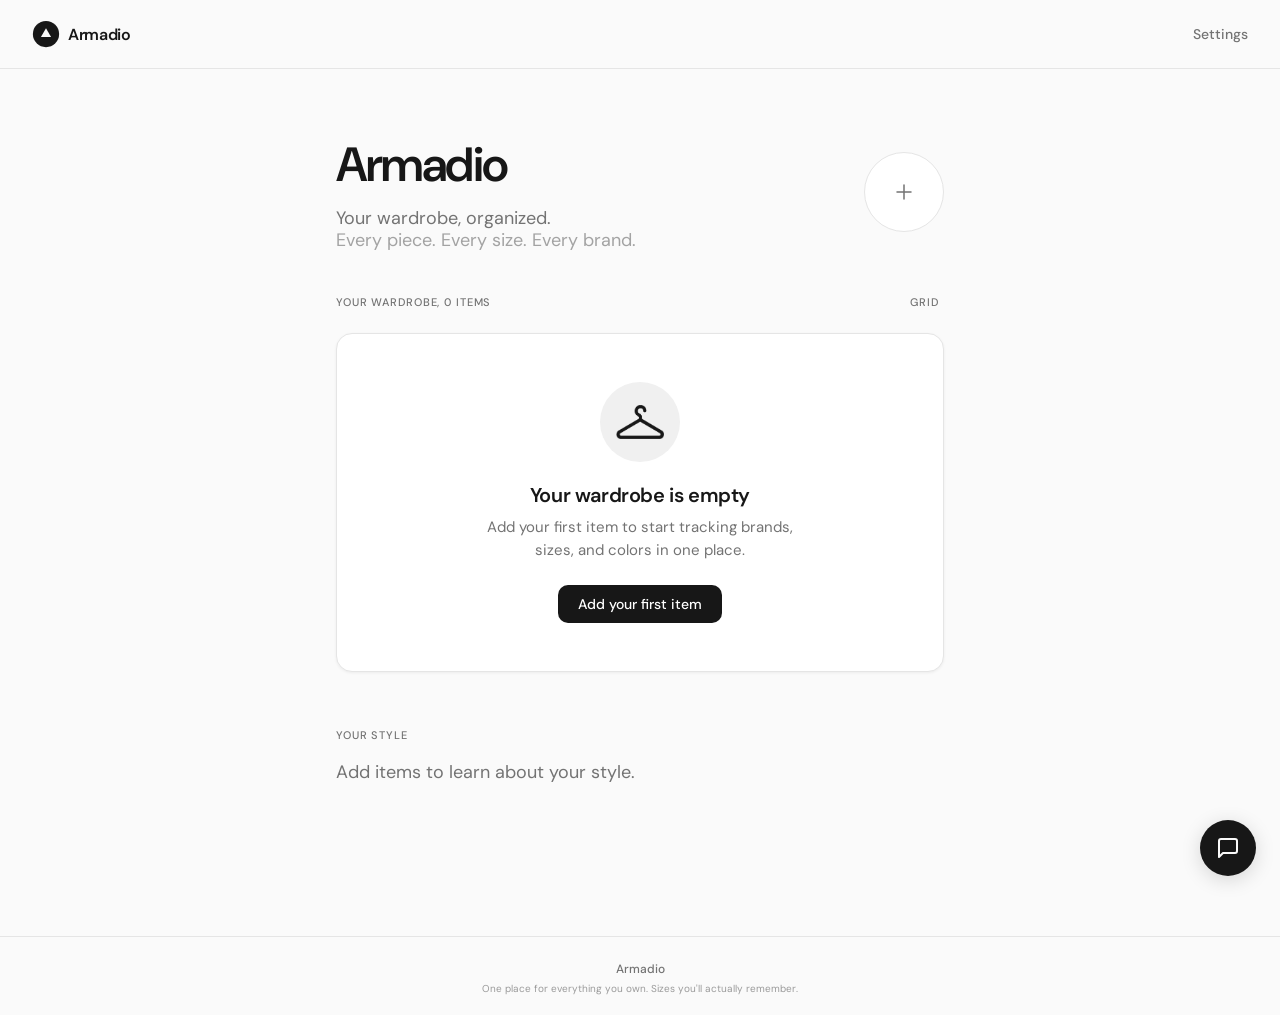
==== index.html @ 8a6b8a7b "Initial commit" ====
<!DOCTYPE html>
<html lang="en">
<head>
  <meta charset="UTF-8">
  <meta name="viewport" content="width=device-width, initial-scale=1.0">
  <title>Armadio — Your wardrobe, organized</title>
  <meta name="description" content="Track your fashion wardrobe and remember your size for every brand. Add items manually or snap a photo and let AI do the rest.">
  <link rel="preconnect" href="https://fonts.googleapis.com">
  <link rel="preconnect" href="https://fonts.gstatic.com" crossorigin>
  <link href="https://fonts.googleapis.com/css2?family=DM+Sans:ital,opsz,wght@0,9..40,400;0,9..40,500;0,9..40,600;1,9..40,400&display=swap" rel="stylesheet">
  <link rel="stylesheet" href="styles.css">
</head>
<body class="landing">
  <nav class="landing-nav">
    <a href="index.html" class="logo">
      <span class="logo-icon" aria-hidden="true">
        <svg viewBox="0 0 32 32" fill="none" xmlns="http://www.w3.org/2000/svg">
          <circle class="logo-outer" cx="16" cy="16" r="15"/>
          <path class="logo-triangle" d="M16 9.3 L21.8 19.3 L10.2 19.3 Z"/>
        </svg>
      </span>
      Armadio
    </a>
    <a href="settings.html" class="nav-link">Settings</a>
  </nav>

  <main class="landing-main">
    <header class="hero">
      <div class="hero-inner">
        <div class="hero-text">
          <h1 class="hero-title">Armadio</h1>
          <p class="hero-tagline">Your wardrobe, organized.<br><span class="hero-tagline-line2">Every piece. Every size. Every brand.</span></p>
        </div>
        <div class="hero-add">
          <button type="button" class="add-hero-btn" id="add-manually-card" aria-label="Add item">
            <span class="add-hero-btn-icon" aria-hidden="true">
              <svg width="24" height="24" viewBox="0 0 24 24" fill="none" stroke="currentColor" stroke-width="1.5" stroke-linecap="round" stroke-linejoin="round"><path d="M12 5v14M5 12h14"/></svg>
            </span>
          </button>
        </div>
      </div>
    </header>

    <section class="items-section" aria-labelledby="items-heading">
      <div class="items-section-header">
        <h2 class="section-label" id="items-heading">Your wardrobe, 0 items</h2>
        <button type="button" class="items-view-toggle" id="items-view-toggle" aria-label="Switch to grid view" hidden>
          <span class="items-view-toggle-label">GRID</span>
          <span class="items-view-toggle-icon" id="items-view-toggle-icon" aria-hidden="true"></span>
        </button>
      </div>
      <ul class="items-list" id="items-list"></ul>
      <div class="items-grid" id="items-grid" aria-hidden="true"></div>
      <div class="items-empty" id="items-empty" role="status">
        <div class="items-empty-icon" aria-hidden="true">
          <img src="assets/coat-hanger.png" alt="" width="48" height="48" class="items-empty-icon-img">
        </div>
        <h3 class="items-empty-title">Your wardrobe is empty</h3>
        <p class="items-empty-desc">Add your first item to start tracking brands, sizes, and colors in one place.</p>
        <button type="button" class="items-empty-cta" id="items-empty-add-btn" aria-label="Add your first item">Add your first item</button>
      </div>
    </section>

    <section class="style-section" aria-labelledby="style-heading">
      <h2 class="section-label" id="style-heading">Your style</h2>
      <p class="style-summary hero-tagline" id="style-summary">Add items to learn about your style.</p>
    </section>

  </main>

  <footer class="landing-footer">
    <span class="footer-brand">Armadio</span>
    <p class="cta-text">One place for everything you own. Sizes you'll actually remember.</p>
  </footer>

  <div class="modal-backdrop" id="add-modal-backdrop" aria-hidden="true">
    <div class="modal" id="add-modal" role="dialog" aria-labelledby="modal-title" aria-modal="true">
      <div class="modal-header">
        <h2 class="modal-title" id="modal-title">Add item</h2>
        <button type="button" class="modal-close" id="add-modal-close" aria-label="Close">×</button>
      </div>
      <form class="add-item-form" id="add-item-form">
        <div class="add-modal-layout">
          <div class="add-modal-left">
            <div class="edit-form-fields">
              <div class="form-field">
                <label for="field-item-type">Item type</label>
                <div class="autocomplete-wrap">
                  <input type="text" id="field-item-type" name="itemType" placeholder="e.g. Shirt, Jacket, Sneakers" autocomplete="off" required data-autocomplete="itemType">
                  <ul class="autocomplete-list" id="autocomplete-list" role="listbox" aria-expanded="false"></ul>
                </div>
              </div>
              <div class="form-field">
                <label for="field-brand">Brand</label>
                <div class="autocomplete-wrap">
                  <input type="text" id="field-brand" name="brand" placeholder="e.g. Zara, Levi's" autocomplete="off" required data-autocomplete="brand">
                  <ul class="autocomplete-list" id="autocomplete-list-brand" role="listbox" aria-expanded="false"></ul>
                </div>
              </div>
              <div class="form-field">
                <label for="field-size">Size</label>
                <div class="autocomplete-wrap">
                  <input type="text" id="field-size" name="size" placeholder="e.g. M, 42, 10" autocomplete="off" required data-autocomplete="size">
                  <ul class="autocomplete-list" id="autocomplete-list-size" role="listbox" aria-expanded="false"></ul>
                </div>
              </div>
              <div class="form-field">
                <label for="field-color">Color</label>
                <div class="autocomplete-wrap">
                  <input type="text" id="field-color" name="color" placeholder="e.g. Navy, Black" autocomplete="off" required data-autocomplete="color">
                  <ul class="autocomplete-list" id="autocomplete-list-color" role="listbox" aria-expanded="false"></ul>
                </div>
              </div>
            </div>
          </div>
          <div class="add-modal-right">
            <div class="form-field add-item-photo-field">
              <label>Photo</label>
              <input type="file" id="add-item-photo-file" accept="image/*" class="photo-file-input" aria-label="Choose image file">
              <input type="file" id="add-item-photo-camera" accept="image/*" capture="environment" class="photo-file-input" aria-label="Take photo">
              <div class="add-item-photo-drop" id="add-item-photo-drop">
                <div class="add-item-photo-preview" id="add-item-photo-preview" hidden>
                  <img id="add-item-photo-preview-img" src="" alt="">
                  <button type="button" class="add-item-photo-remove" id="add-item-photo-remove" aria-label="Remove photo" hidden>×</button>
                </div>
                <div class="add-item-photo-empty" id="add-item-photo-empty">
                  <div class="add-item-photo-empty-content">
                    <span class="add-item-photo-empty-icon" aria-hidden="true">
                      <svg width="40" height="40" viewBox="0 0 24 24" fill="none" stroke="currentColor" stroke-width="1.5" stroke-linecap="round" stroke-linejoin="round">
                        <path d="M21 15v4a2 2 0 0 1-2 2H5a2 2 0 0 1-2-2v-4"/>
                        <g class="add-item-photo-icon-arrow">
                          <line x1="12" y1="0" x2="12" y2="11"/>
                          <polyline points="7 6 12 11 17 6"/>
                        </g>
                      </svg>
                    </span>
                    <span class="add-item-photo-empty-text">Select a photo or drop it here!</span>
                  </div>
                  <div class="add-item-photo-actions">
                    <button type="button" class="add-item-photo-btn" id="add-item-photo-camera-btn">Take photo</button>
                  </div>
                </div>
              </div>
            </div>
          </div>
        </div>
        <div class="modal-actions modal-actions--row">
          <button type="submit" class="modal-btn modal-submit" id="modal-submit" aria-label="Add item">Add item</button>
        </div>
      </form>
    </div>
  </div>

  <div class="modal-backdrop" id="delete-confirm-backdrop" aria-hidden="true">
    <div class="modal modal--small" id="delete-confirm-modal" role="alertdialog" aria-labelledby="delete-confirm-title" aria-modal="true">
      <h2 class="modal-title" id="delete-confirm-title">Remove item?</h2>
      <p class="modal-message">You sure you want to remove this item?</p>
      <div class="modal-actions modal-actions--row">
        <button type="button" class="modal-btn modal-btn--secondary" id="delete-confirm-no">No</button>
        <button type="button" class="modal-btn modal-btn--danger" id="delete-confirm-yes">Yes</button>
      </div>
    </div>
  </div>

  <div class="modal-backdrop" id="photo-modal-backdrop" aria-hidden="true">
    <div class="modal" id="photo-modal" role="dialog" aria-labelledby="photo-modal-title" aria-modal="true">
      <div class="modal-header">
        <div class="photo-modal-header-text">
          <h2 class="modal-title" id="photo-modal-title">Add photo</h2>
          <p class="photo-modal-subtitle" id="photo-modal-subtitle" aria-live="polite"></p>
        </div>
        <button type="button" class="modal-close" id="photo-modal-close" aria-label="Close">×</button>
      </div>
      <div class="photo-modal-body">
        <input type="file" id="photo-file-input" accept="image/*" class="photo-file-input" aria-label="Choose image file">
        <label class="photo-drop-zone" id="photo-drop-zone" for="photo-file-input">
          <span class="photo-drop-text">Drag and drop a photo here, or click to choose from your device.</span>
        </label>
      </div>
    </div>
  </div>

  <div class="modal-backdrop" id="photo-preview-backdrop" aria-hidden="true">
    <button type="button" class="photo-preview-arrow photo-preview-prev" id="photo-preview-prev" aria-label="Previous item">
      <svg width="24" height="24" viewBox="0 0 24 24" fill="none" stroke="currentColor" stroke-width="2" stroke-linecap="round" stroke-linejoin="round"><path d="M15 18l-6-6 6-6"/></svg>
    </button>
    <button type="button" class="photo-preview-arrow photo-preview-next" id="photo-preview-next" aria-label="Next item">
      <svg width="24" height="24" viewBox="0 0 24 24" fill="none" stroke="currentColor" stroke-width="2" stroke-linecap="round" stroke-linejoin="round"><path d="M9 18l6-6-6-6"/></svg>
    </button>
    <div class="photo-preview-modal" id="photo-preview-modal" role="dialog" aria-modal="true">
      <button type="button" class="photo-preview-close" id="photo-preview-close" aria-label="Close">×</button>
      <img class="photo-preview-img" id="photo-preview-img" src="" alt="">
      <div class="photo-preview-details" id="photo-preview-details"></div>
    </div>
  </div>

  <div class="modal-backdrop" id="edit-modal-backdrop" aria-hidden="true">
    <div class="modal" id="edit-modal" role="dialog" aria-labelledby="edit-modal-title" aria-modal="true">
      <h2 class="modal-title" id="edit-modal-title">Edit item</h2>
      <form class="edit-item-form" id="edit-item-form">
        <div class="edit-form-fields">
          <div class="form-field">
            <label for="edit-field-item-type">Item type</label>
            <div class="autocomplete-wrap">
              <input type="text" id="edit-field-item-type" name="itemType" autocomplete="off" required data-autocomplete="itemType">
              <ul class="autocomplete-list" id="autocomplete-list-edit-itemType" role="listbox" aria-expanded="false"></ul>
            </div>
          </div>
          <div class="form-field">
            <label for="edit-field-brand">Brand</label>
            <div class="autocomplete-wrap">
              <input type="text" id="edit-field-brand" name="brand" autocomplete="off" required data-autocomplete="brand">
              <ul class="autocomplete-list" id="autocomplete-list-edit-brand" role="listbox" aria-expanded="false"></ul>
            </div>
          </div>
          <div class="form-field">
            <label for="edit-field-size">Size</label>
            <div class="autocomplete-wrap">
              <input type="text" id="edit-field-size" name="size" autocomplete="off" required data-autocomplete="size">
              <ul class="autocomplete-list" id="autocomplete-list-edit-size" role="listbox" aria-expanded="false"></ul>
            </div>
          </div>
          <div class="form-field">
            <label for="edit-field-color">Color</label>
            <div class="autocomplete-wrap">
              <input type="text" id="edit-field-color" name="color" autocomplete="off" required data-autocomplete="color">
              <ul class="autocomplete-list" id="autocomplete-list-edit-color" role="listbox" aria-expanded="false"></ul>
            </div>
          </div>
        </div>
        <div class="modal-actions modal-actions--row">
          <button type="button" class="modal-btn modal-btn--secondary" id="edit-cancel">Cancel</button>
          <button type="submit" class="modal-btn modal-submit" id="edit-save">Save</button>
        </div>
      </form>
    </div>
  </div>

  <div class="fab-answer-box" id="fab-answer-box" aria-live="polite" role="status">
    <div class="fab-answer-header">
      <button type="button" class="fab-answer-close" id="fab-answer-close" aria-label="Close">×</button>
    </div>
    <div class="fab-answer-content" id="fab-answer-content"></div>
  </div>
  <div class="fab-wrap" id="fab-wrap">
    <form class="fab-form" id="fab-form">
      <span class="fab-icon" aria-hidden="true">
        <svg width="24" height="24" viewBox="0 0 24 24" fill="none" stroke="currentColor" stroke-width="2" stroke-linecap="round" stroke-linejoin="round"><path d="M21 15a2 2 0 0 1-2 2H7l-4 4V5a2 2 0 0 1 2-2h14a2 2 0 0 1 2 2z"/></svg>
      </span>
      <input type="text" class="fab-input" id="fab-input" placeholder="Ask Armadio" autocomplete="off" aria-label="Ask Armadio about your wardrobe">
    </form>
  </div>

  <script src="https://cdn.jsdelivr.net/npm/sortablejs@1.15.2/Sortable.min.js" crossorigin="anonymous"></script>
  <script src="theme.js"></script>
  <script src="app.js?v=2"></script>
</body>
</html>
---- styles.css ----
:root {
  --bg: #f5f5f5;
  --surface: #ffffff;
  --text: #1a1a1a;
  --text-muted: #666;
  --accent: #2563eb;
  --accent-hover: #1d4ed8;
  --border: #e5e5e5;
  --nav-bg: #fff;
  --shadow: rgba(0, 0, 0, 0.08);
}

[data-theme="dark"] {
  --bg: #0f0f0f;
  --surface: #1a1a1a;
  --text: #f0f0f0;
  --text-muted: #a0a0a0;
  --accent: #3b82f6;
  --accent-hover: #60a5fa;
  --border: #2a2a2a;
  --nav-bg: #141414;
  --shadow: rgba(0, 0, 0, 0.3);
}

* {
  box-sizing: border-box;
}

/* View Transitions: smooth morph between list and grid */
@supports (view-transition-name: none) {
  ::view-transition-group(*) {
    animation-duration: 0.45s;
    animation-timing-function: cubic-bezier(0.32, 0.72, 0, 1);
  }
  ::view-transition-old(*),
  ::view-transition-new(*) {
    animation-duration: 0.45s;
    animation-timing-function: cubic-bezier(0.32, 0.72, 0, 1);
  }
}

body {
  margin: 0;
  min-height: 100vh;
  font-family: system-ui, -apple-system, sans-serif;
  background: var(--bg);
  color: var(--text);
  transition: background 0.2s, color 0.2s;
}

nav {
  background: var(--nav-bg);
  border-bottom: 1px solid var(--border);
  padding: 0.75rem 1.5rem;
  display: flex;
  gap: 1.5rem;
}

nav a {
  color: var(--text);
  text-decoration: none;
  font-weight: 500;
}

nav a:hover {
  color: var(--accent);
}

main {
  max-width: 42rem;
  margin: 0 auto;
  padding: 2rem 1.5rem;
}

h1 {
  margin: 0 0 1rem;
  font-size: 1.75rem;
}

h2 {
  margin: 0 0 1rem;
  font-size: 1.1rem;
  font-weight: 600;
  color: var(--text-muted);
}

p {
  margin: 0;
  color: var(--text-muted);
}

a {
  color: var(--accent);
}

a:hover {
  color: var(--accent-hover);
}

.settings-section {
  background: var(--surface);
  border: 1px solid var(--border);
  border-radius: 12px;
  padding: 1.5rem;
  margin-bottom: 1.5rem;
  box-shadow: 0 1px 3px var(--shadow);
}

.settings-section:last-child {
  margin-bottom: 0;
}

.setting-row {
  display: flex;
  align-items: center;
  justify-content: space-between;
  gap: 1rem;
}

.setting-row label {
  font-weight: 500;
  cursor: pointer;
}

.setting-input {
  max-width: 16rem;
  padding: 0.5rem 0.75rem;
  font-size: 0.9375rem;
  font-family: inherit;
  color: var(--text);
  background: var(--bg);
  border: 1px solid var(--border);
  border-radius: 8px;
}

.setting-input::placeholder {
  color: var(--text-muted);
}

.setting-input:focus {
  outline: none;
  border-color: var(--accent);
}

/* Toggle switch */
.toggle {
  --track-width: 44px;
  --track-height: 24px;
  --thumb-size: 20px;
  --thumb-offset: 2px;
  background: none;
  border: none;
  padding: 0;
  cursor: pointer;
  display: inline-flex;
  align-items: center;
}

.toggle-track {
  width: var(--track-width);
  height: var(--track-height);
  background: var(--border);
  border-radius: 999px;
  position: relative;
  transition: background 0.2s;
}

.toggle-thumb {
  position: absolute;
  top: var(--thumb-offset);
  left: var(--thumb-offset);
  width: var(--thumb-size);
  height: var(--thumb-size);
  background: var(--surface);
  border-radius: 50%;
  box-shadow: 0 1px 3px var(--shadow);
  transition: transform 0.2s;
}

.toggle[aria-checked="true"] .toggle-track {
  background: var(--accent);
}

.toggle[aria-checked="true"] .toggle-thumb {
  transform: translateX(calc(var(--track-width) - var(--thumb-size) - 2 * var(--thumb-offset)));
}

.toggle:focus-visible {
  outline: 2px solid var(--accent);
  outline-offset: 2px;
  border-radius: 999px;
}

/* ----- Landing (Armadio) ----- */
/* Default: light (theme.js sets data-theme="" for light) */
.landing {
  --landing-bg: #fafafa;
  --landing-surface: #ffffff;
  --landing-surface-dim: #f0f0f0;
  --landing-text: #171717;
  --landing-muted: #737373;
  --landing-tagline-sub: #a3a3a3;
  --landing-border: #e5e5e5;
  --landing-accent: #525252;
  --landing-accent-hover: #171717;
  --landing-shadow: rgba(0, 0, 0, 0.06);
}

[data-theme="dark"] .landing {
  --landing-bg: #0a0a0a;
  --landing-surface: #111111;
  --landing-surface-dim: #0d0d0d;
  --landing-text: #eaeaea;
  --landing-muted: #737373;
  --landing-tagline-sub: #525252;
  --landing-border: #262626;
  --landing-accent: #a3a3a3;
  --landing-accent-hover: #eaeaea;
  --landing-shadow: rgba(0, 0, 0, 0.4);
  --landing-avatar-border: rgba(255, 255, 255, 0.08);
}

.landing {
  background: var(--landing-bg);
  color: var(--landing-text);
}

.landing {
  font-family: 'DM Sans', system-ui, -apple-system, sans-serif;
  min-height: 100vh;
  display: flex;
  flex-direction: column;
}

.landing-nav {
  display: flex;
  align-items: center;
  justify-content: space-between;
  padding: 1.25rem 2rem;
  border-bottom: 1px solid var(--landing-border);
  background: var(--landing-bg);
}

.landing-nav .logo {
  display: inline-flex;
  align-items: center;
  gap: 0.5rem;
  font-weight: 600;
  font-size: 1rem;
  letter-spacing: -0.02em;
  color: var(--landing-text);
  text-decoration: none;
}

.logo-icon {
  display: inline-flex;
  flex-shrink: 0;
}

.logo-icon svg {
  width: 28px;
  height: 28px;
}

.logo-outer {
  fill: #171717;
}

.logo-triangle {
  fill: #fafafa;
}

[data-theme="dark"] .logo-outer {
  fill: #eaeaea;
}

[data-theme="dark"] .logo-triangle {
  fill: #0a0a0a;
}

.landing-nav .logo:hover {
  color: var(--landing-accent-hover);
}

.landing-nav .nav-link {
  font-size: 0.875rem;
  color: var(--landing-muted);
  text-decoration: none;
}

.landing-nav .nav-link:hover {
  color: var(--landing-text);
}

.landing-main {
  flex: 1;
  max-width: 42rem;
  margin: 0 auto;
  padding: 4rem 2rem 6rem;
  width: 100%;
}

.hero {
  margin-bottom: 2.5rem;
}

.hero-inner {
  display: flex;
  align-items: center;
  justify-content: space-between;
  gap: 1.5rem;
}

.hero-text {
  min-width: 0;
}

.hero-title {
  font-size: clamp(2.25rem, 5vw, 3rem);
  font-weight: 600;
  letter-spacing: -0.03em;
  margin: 0 0 0.75rem;
  color: var(--landing-text);
}

.hero-add {
  display: flex;
  flex-direction: column;
  align-items: center;
  gap: 0.375rem;
  flex-shrink: 0;
}

.add-hero-btn {
  width: 80px;
  height: 80px;
  gap: 0px;
  border-radius: 50%;
  border: 1px solid var(--landing-border);
  background: var(--landing-surface);
  color: var(--landing-muted);
  cursor: pointer;
  display: flex;
  align-items: center;
  justify-content: center;
  padding: 0;
  transition: transform 0.2s ease, box-shadow 0.2s ease, background 0.2s ease;
  font: inherit;
}

.add-hero-btn:hover {
  transform: scale(1.03);
  box-shadow: 0 8px 24px var(--landing-shadow);
  background: var(--landing-surface);
  color: var(--landing-text);
}

.add-hero-btn:focus-visible {
  outline: 2px solid var(--accent);
  outline-offset: 2px;
}

.add-hero-btn-icon {
  display: flex;
  align-items: center;
  justify-content: center;
  line-height: 0;
}

.add-hero-btn-icon svg {
  width: 24px;
  height: 24px;
}

.hero-tagline {
  font-size: 1.125rem;
  color: var(--landing-muted);
  margin: 0;
  line-height: 1.2;
  font-weight: 400;
}

.hero-tagline-line2 {
  color: var(--landing-tagline-sub);
}

.section-label {
  font-size: 0.6875rem;
  font-weight: 500;
  letter-spacing: 0.08em;
  text-transform: uppercase;
  color: var(--landing-muted, var(--text-muted));
  margin: 0 0 1.25rem;
}

.feature-grid {
  display: grid;
  gap: 1.5rem;
  margin-bottom: 2rem;
}

/* ----- Your items ----- */
.items-section {
  margin-bottom: 3.5rem;
}

.items-section-header {
  display: flex;
  align-items: center;
  justify-content: space-between;
  gap: 1rem;
  margin-bottom: 1.25rem;
}

.items-section-header .section-label {
  margin: 0;
}

.items-view-toggle {
  display: inline-flex;
  align-items: center;
  gap: 0.35rem;
  font-size: 0.6875rem;
  font-weight: 500;
  letter-spacing: 0.08em;
  text-transform: uppercase;
  color: var(--landing-muted, var(--text-muted));
  background: none;
  border: none;
  padding: 0.25rem 0;
  cursor: pointer;
  font-family: inherit;
  flex-shrink: 0;
  transition: color 0.15s;
}

.items-view-toggle-icon {
  display: inline-flex;
  align-items: center;
  justify-content: center;
  color: inherit;
}

.items-view-toggle-icon svg {
  display: block;
}

.items-view-toggle:hover {
  color: var(--landing-text);
}

.items-view-toggle:focus-visible {
  outline: 2px solid var(--accent);
  outline-offset: 2px;
  border-radius: 4px;
}

.items-grid {
  display: none;
  column-count: 3;
  column-gap: 1rem;
}

.items-grid.is-visible {
  display: block;
}

.items-section.has-items.items-view-grid .items-list {
  display: none;
}

.items-grid-card {
  break-inside: avoid;
  margin-bottom: 1rem;
  cursor: pointer;
  background: transparent;
  transition: transform 0.2s ease;
}

.items-grid-card:hover .items-grid-card-photo {
  box-shadow: 0 8px 24px var(--landing-shadow);
}

.items-grid-card-photo {
  position: relative;
  width: 100%;
  border-radius: 12px;
  overflow: visible;
  background: var(--landing-surface-dim);
  border: 1px solid var(--landing-border);
  transition: box-shadow 0.2s ease;
}

.items-grid-card-photo > img,
.items-grid-card-photo > .items-grid-card-photo-placeholder {
  display: block;
  width: 100%;
  border-radius: 12px;
  overflow: hidden;
}

.items-grid-card-photo img {
  width: 100%;
  height: auto;
  vertical-align: middle;
}

.items-grid-card-menu-btn {
  position: absolute;
  top: 6px;
  right: 6px;
  width: 32px;
  height: 32px;
  display: flex;
  align-items: center;
  justify-content: center;
  padding: 0;
  border: none;
  border-radius: 8px;
  background: rgba(255, 255, 255, 0.5);
  backdrop-filter: blur(8px);
  -webkit-backdrop-filter: blur(8px);
  color: rgba(0, 0, 0, 0.8);
  cursor: pointer;
  transition: background 0.15s, color 0.15s;
}

.items-grid-card-menu-btn:hover {
  background: rgba(255, 255, 255, 0.75);
  color: rgba(0, 0, 0, 0.95);
}

.items-grid-card-menu-btn:focus-visible {
  outline: 2px solid rgba(0, 0, 0, 0.4);
  outline-offset: 2px;
}

.items-grid-card-menu {
  position: absolute;
  top: 38px;
  right: 6px;
  min-width: 120px;
  padding: 4px 0;
  background: var(--landing-surface);
  border: 1px solid var(--landing-border);
  border-radius: 10px;
  box-shadow: 0 8px 24px var(--landing-shadow);
  z-index: 10;
  display: flex;
  flex-direction: column;
}

.items-grid-card-menu[hidden] {
  display: none;
}

.items-grid-card-menu-item {
  display: block;
  width: 100%;
  padding: 0.5rem 0.75rem;
  font-size: 0.8125rem;
  font-family: inherit;
  text-align: left;
  color: var(--landing-text);
  background: none;
  border: none;
  cursor: pointer;
  transition: background 0.1s;
}

.items-grid-card-menu-item:hover {
  background: var(--landing-surface-dim);
}

.items-grid-card-menu-item:focus-visible {
  outline: none;
  background: var(--landing-surface-dim);
}

.items-grid-card-photo-placeholder {
  width: 100%;
  aspect-ratio: 1;
  display: flex;
  align-items: center;
  justify-content: center;
  color: var(--landing-muted);
  background: var(--landing-surface-dim);
  border-radius: 12px;
  border: 1px solid var(--landing-border);
}

.items-grid-card-photo-placeholder svg {
  width: 32px;
  height: 32px;
}

.items-grid-card-info {
  display: flex;
  align-items: flex-start;
  gap: 0.5rem;
  padding: 0.5rem 0 0;
  background: transparent;
}

.items-grid-card-avatar {
  width: 24px;
  height: 24px;
  min-width: 24px;
  border-radius: 50%;
  overflow: hidden;
  background: var(--landing-surface-dim);
  border: 1px solid var(--landing-avatar-border, rgba(0, 0, 0, 0.06));
  display: flex;
  align-items: center;
  justify-content: center;
}

.items-grid-card-avatar img {
  width: 100%;
  height: 100%;
  object-fit: cover;
}

.items-grid-card-avatar-initials {
  font-size: 0.5625rem;
  font-weight: 600;
  color: var(--landing-muted);
  letter-spacing: 0.02em;
}

.items-grid-card-text {
  min-width: 0;
}

.items-grid-card-line1 {
  font-size: 0.6875rem;
  font-weight: 500;
  color: var(--landing-text);
  margin: 0;
  line-height: 1.3;
  white-space: nowrap;
  overflow: hidden;
  text-overflow: ellipsis;
}

.items-grid-card-line2 {
  font-size: 0.625rem;
  color: var(--landing-muted);
  margin: 0.11rem 0 0;
  line-height: 1.3;
  white-space: nowrap;
  overflow: hidden;
  text-overflow: ellipsis;
}

@media (max-width: 480px) {
  .items-grid {
    column-count: 2;
    column-gap: 0.75rem;
  }
  .items-grid-card {
    margin-bottom: 0.75rem;
  }
}

/* ----- Your style ----- */
.style-section {
  margin-bottom: 3.5rem;
}

.style-summary.hero-tagline {
  margin: 0;
}

.items-list {
  list-style: none;
  margin: 0;
  padding: 0;
  display: flex;
  flex-direction: column;
  gap: 0.75rem;
}

.items-list li {
  display: flex;
  align-items: center;
  justify-content: space-between;
  min-height: 68px;
  padding: 0.875rem 1rem;
  background: transparent;
  border: none;
  border-top: 1px solid var(--landing-border);
  border-radius: 0;
  font-size: 0.875rem;
  color: var(--landing-text);
  gap: 1rem;
  transition: background 0.2s ease, box-shadow 0.2s ease, border-radius 0.2s ease, transform 0.2s ease;
}

.items-list li:has(.item-drag-handle:hover),
.items-list li.is-dragging {
  background: #fff;
  box-shadow: 0 8px 24px var(--landing-shadow);
  border-radius: 12px;
}

/* SortableJS: placeholder for drop target */
.items-list .sortable-ghost {
  opacity: 0.35;
  background: var(--landing-surface-dim);
  border: 2px dashed var(--landing-border);
  border-radius: 12px;
  min-height: 68px;
}

.items-list .sortable-drag {
  opacity: 0.95;
  box-shadow: 0 12px 32px var(--landing-shadow);
}

.items-list .item-drag-handle {
  display: flex;
  align-items: center;
  justify-content: center;
  flex-shrink: 0;
  width: 36px;
  height: 36px;
  margin: 0;
  padding: 0;
  font: inherit;
  color: var(--landing-muted);
  cursor: grab;
  border: none;
  background: none;
  border-radius: 8px;
  transition: color 0.15s, background 0.15s;
}

.items-list .item-drag-handle:hover {
  color: var(--landing-text);
  background: var(--landing-surface-dim);
}

.items-list .item-drag-handle:active {
  cursor: grabbing;
}

.items-list .item-photo {
  flex: 0 0 68px;
  width: 68px;
  height: 68px;
  min-width: 68px;
  min-height: 68px;
  border-radius: 12px;
  overflow: hidden;
  background: var(--landing-surface-dim);
  border: 1px solid var(--landing-border);
  display: flex;
  align-items: center;
  justify-content: center;
}

.items-list .item-photo[data-index] {
  cursor: pointer;
  overflow: visible;
  transition: transform 0.2s ease, box-shadow 0.2s ease;
}

.items-list .item-photo[data-index]:hover {
  transform: scale(1.03);
  box-shadow: 0 8px 24px var(--landing-shadow);
}

.items-list .item-photo-crop {
  display: block;
  width: 100%;
  height: 100%;
  min-width: 0;
  min-height: 0;
  border-radius: 12px;
  overflow: hidden;
}

.items-list .item-photo img {
  width: 100%;
  height: 100%;
  object-fit: cover;
}

.items-list .item-photo--placeholder {
  cursor: pointer;
  color: var(--landing-muted);
  background: #fff;
  transition: transform 0.2s ease, box-shadow 0.2s ease, background 0.2s ease, border-color 0.2s ease, color 0.2s ease;
  position: relative;
}

.items-list .item-photo-placeholder-icon {
  display: flex;
  align-items: center;
  justify-content: center;
}

.items-list .item-photo-placeholder-icon svg {
  width: 24px;
  height: 24px;
}

.items-list .item-photo--placeholder:hover {
  transform: scale(1.03);
  box-shadow: 0 8px 24px var(--landing-shadow);
  background: var(--landing-surface);
  border-color: var(--landing-border);
  color: var(--landing-text);
}

.items-list .item-photo--placeholder:hover::after {
  opacity: 1;
}

.items-list .item-photo--placeholder::after {
  content: attr(data-tooltip);
  position: absolute;
  bottom: calc(100% + 8px);
  left: 50%;
  transform: translateX(-50%);
  padding: 0.375rem 0.625rem;
  background: #fff;
  color: #6b7280;
  font-size: 0.75rem;
  font-weight: 500;
  white-space: nowrap;
  border-radius: 6px;
  box-shadow: 0 2px 8px rgba(0, 0, 0, 0.12);
  opacity: 0;
  pointer-events: none;
  transition: opacity 0.15s;
}

.items-list .item-photo--placeholder:focus-visible {
  outline: 2px solid var(--accent);
  outline-offset: 2px;
}

.items-list button.item-photo--placeholder {
  font-family: inherit;
}

.items-list .item-avatar {
  width: 40px;
  height: 40px;
  min-width: 40px;
  border-radius: 50%;
  overflow: hidden;
  background: #ffffff;
  display: flex;
  align-items: center;
  justify-content: center;
  border: 1px solid var(--landing-avatar-border, rgba(0, 0, 0, 0.06));
}

.items-list .item-avatar img {
  width: 100%;
  height: 100%;
  object-fit: cover;
  filter: brightness(0.97) contrast(1.02);
}

.items-list .item-avatar-initials {
  font-size: 0.75rem;
  font-weight: 600;
  color: var(--landing-muted);
  letter-spacing: 0.02em;
}

.items-list .item-avatar--initials .item-avatar-initials {
  display: flex;
}

.items-list .item-content {
  flex: 1;
  min-width: 0;
}

.items-list .item-actions {
  display: flex;
  align-items: center;
  gap: 0.25rem;
  flex-shrink: 0;
}

.items-list .item-action {
  display: inline-flex;
  align-items: center;
  justify-content: center;
  padding: 0.375rem;
  color: var(--landing-muted);
  background: none;
  border: none;
  border-radius: 6px;
  cursor: pointer;
  transition: color 0.15s, background 0.15s;
}

.items-list .item-action:hover {
  color: var(--landing-text);
  background: var(--landing-surface-dim);
}

.items-list .item-action.item-delete:hover {
  color: #b91c1c;
}

.items-list .item-name {
  font-weight: 500;
}

.items-list .item-meta {
  color: var(--landing-muted);
  font-size: 0.8125rem;
  margin-top: 0.25rem;
  display: flex;
  align-items: center;
  gap: 0.35rem;
}

.items-list .item-color-swatch {
  display: inline-block;
  width: 10px;
  height: 10px;
  min-width: 10px;
  border-radius: 50%;
  border: 1px solid rgba(0, 0, 0, 0.12);
  vertical-align: middle;
}

[data-theme="dark"] .items-list .item-color-swatch {
  border-color: rgba(255, 255, 255, 0.2);
}

.items-empty {
  display: flex;
  flex-direction: column;
  align-items: center;
  text-align: center;
  padding: 3rem 2rem;
  margin: 0;
  background: var(--landing-surface);
  border: 1px solid var(--landing-border);
  border-radius: 16px;
  box-shadow: 0 1px 3px var(--landing-shadow);
}

.items-empty-icon {
  display: flex;
  align-items: center;
  justify-content: center;
  width: 80px;
  height: 80px;
  margin-bottom: 1.25rem;
  color: var(--landing-muted);
  background: var(--landing-surface-dim);
  border-radius: 50%;
}

.items-empty-icon-img {
  display: block;
  object-fit: contain;
  opacity: 0.9;
}

[data-theme="dark"] .items-empty-icon-img {
  filter: invert(1);
  opacity: 0.85;
}

.items-empty-title {
  font-size: 1.25rem;
  font-weight: 600;
  letter-spacing: -0.02em;
  margin: 0 0 0.5rem;
  color: var(--landing-text);
}

.items-empty-desc {
  font-size: 0.9375rem;
  line-height: 1.5;
  color: var(--landing-muted);
  margin: 0 0 1.5rem;
  max-width: 20rem;
}

.items-empty-cta {
  display: inline-flex;
  align-items: center;
  justify-content: center;
  padding: 0.625rem 1.25rem;
  font-size: 0.875rem;
  font-weight: 500;
  font-family: inherit;
  color: var(--landing-surface);
  background: var(--landing-text);
  border: none;
  border-radius: 10px;
  cursor: pointer;
  transition: background 0.2s ease, transform 0.15s ease;
}

.items-empty-cta:hover {
  background: var(--landing-accent-hover);
  transform: translateY(-1px);
}

.items-empty-cta:focus-visible {
  outline: 2px solid var(--accent);
  outline-offset: 2px;
}

.items-section:not(.has-items) .items-list {
  display: none;
}

.items-section.has-items .items-empty {
  display: none;
}

@media (min-width: 640px) {
  .feature-grid {
    grid-template-columns: 1fr 1fr;
  }
}

.feature-card {
  padding: 1.5rem;
  background: var(--landing-surface);
  border: 1px solid var(--landing-border);
  border-radius: 12px;
  transition: transform 0.2s ease, box-shadow 0.2s ease, background 0.2s ease;
  cursor: pointer;
}

.feature-grid:hover .feature-card {
  background: var(--landing-surface-dim);
}

.feature-grid .feature-card:hover {
  transform: scale(1.03);
  box-shadow: 0 8px 24px var(--landing-shadow);
  background: var(--landing-surface);
}

.feature-icon {
  color: var(--landing-muted);
  margin-bottom: 1rem;
}

.feature-title {
  font-size: 1rem;
  font-weight: 600;
  letter-spacing: -0.02em;
  margin: 0 0 0.5rem;
  color: var(--landing-text);
}

.feature-desc {
  font-size: 0.875rem;
  line-height: 1.6;
  color: var(--landing-muted);
  margin: 0;
}

.cta {
  text-align: center;
  padding: 2rem 0;
}

.cta-text {
  font-size: 0.9375rem;
  color: var(--landing-muted);
  margin: 0 0 1.5rem;
  max-width: 28rem;
  margin-left: auto;
  margin-right: auto;
}

.cta-button {
  display: inline-block;
  padding: 0.625rem 1.25rem;
  font-size: 0.875rem;
  font-weight: 500;
  color: var(--landing-bg);
  background: var(--landing-text);
  border-radius: 8px;
  text-decoration: none;
  transition: background 0.15s, color 0.15s;
}

.cta-button:hover {
  background: var(--landing-accent-hover);
  color: var(--landing-bg);
}

.landing-footer {
  padding: 1.25rem 2rem;
  border-top: 1px solid var(--landing-border);
  text-align: center;
}

.footer-brand {
  font-size: 0.75rem;
  color: var(--landing-muted);
  font-weight: 500;
}

.landing-footer .cta-text {
  margin: 4px auto 0;
  max-width: 28rem;
  font-size: 10px;
  color: var(--landing-muted);
  opacity: 0.7;
}

/* ----- Add item modal ----- */
.modal-backdrop {
  position: fixed;
  inset: 0;
  background: rgba(0, 0, 0, 0.4);
  backdrop-filter: blur(6px);
  -webkit-backdrop-filter: blur(6px);
  display: flex;
  align-items: center;
  justify-content: center;
  padding: 2rem;
  z-index: 1000;
  opacity: 0;
  visibility: hidden;
  transition: opacity 0.2s ease, visibility 0.2s ease;
}

.modal-backdrop.is-open {
  opacity: 1;
  visibility: visible;
}

.modal-backdrop.is-open .modal {
  transform: scale(1);
  opacity: 1;
}

.modal-header {
  display: flex;
  align-items: center;
  justify-content: space-between;
  margin-bottom: 1.5rem;
}

.modal-close {
  display: inline-flex;
  align-items: center;
  justify-content: center;
  width: 32px;
  height: 32px;
  padding: 0;
  font-size: 1.5rem;
  line-height: 1;
  color: #737373;
  background: none;
  border: none;
  border-radius: 6px;
  cursor: pointer;
  transition: color 0.15s, background 0.15s;
}

.modal-close:hover {
  color: #171717;
  background: #f0f0f0;
}

.modal {
  background: #ffffff;
  color: #171717;
  border-radius: 14px;
  padding: 1.75rem 2rem;
  width: 100%;
  max-width: 22rem;
  box-shadow: 0 24px 48px rgba(0, 0, 0, 0.2);
  transform: scale(0.96);
  opacity: 0;
  transition: transform 0.2s ease, opacity 0.2s ease;
}

.modal-title {
  font-size: 1.125rem;
  font-weight: 600;
  letter-spacing: -0.02em;
  margin: 0;
}

#add-modal.modal {
  max-width: 36rem;
}

.add-modal-layout {
  display: grid;
  grid-template-columns: 1fr 1fr;
  gap: 1.5rem;
  align-items: stretch;
  margin-bottom: 1.25rem;
}

.add-modal-left {
  display: flex;
  flex-direction: column;
  min-height: 0;
}

.add-modal-left .edit-form-fields {
  flex: 1;
  min-height: 0;
}

.add-modal-right {
  display: flex;
  flex-direction: column;
  min-height: 0;
}

.add-item-photo-field {
  display: flex;
  flex-direction: column;
  flex: 1;
  min-height: 0;
  margin-top: 0;
  margin-bottom: 1.25rem;
}

@media (max-width: 520px) {
  .add-modal-layout {
    grid-template-columns: 1fr;
  }
}

.add-item-form {
  display: block;
}

.add-item-photo-drop {
  flex: 1;
  min-height: 100px;
  border: 2px dashed var(--landing-border);
  border-radius: 12px;
  background: var(--landing-surface-dim, #f0f0f0);
  display: flex;
  flex-direction: column;
  align-items: stretch;
  position: relative;
  cursor: pointer;
  transition: border-color 0.2s, background 0.2s;
  overflow: hidden;
}

.add-item-photo-drop:hover,
.add-item-photo-drop.is-dragover {
  border-color: var(--landing-muted);
  background: var(--landing-border, #e5e5e5);
}

.add-item-photo-empty {
  display: flex;
  flex: 1;
  flex-direction: column;
  align-items: center;
  padding: 1rem;
  text-align: center;
  min-height: 0;
}

.add-item-photo-empty-content {
  flex: 1;
  display: flex;
  flex-direction: column;
  align-items: center;
  justify-content: center;
  gap: 0.75rem;
  min-height: 0;
}

.add-item-photo-empty-icon {
  flex-shrink: 0;
  color: var(--landing-muted);
}

.add-item-photo-empty-icon svg {
  display: block;
}

.add-item-photo-icon-arrow {
  animation: add-item-photo-arrow-float 0.84s ease-in-out infinite;
}

@keyframes add-item-photo-arrow-float {
  0%, 100% { transform: translateY(0); }
  50% { transform: translateY(3px); }
}

.add-item-photo-empty-text {
  font-size: 0.8125rem;
  color: var(--landing-muted);
  line-height: 1.4;
  text-align: center;
}

.add-item-photo-actions {
  display: flex;
  flex-wrap: nowrap;
  gap: 0.5rem;
  justify-content: center;
  margin-top: auto;
}

.add-item-photo-btn {
  padding: 0.375rem 0.75rem;
  font-size: 0.8125rem;
  font-family: inherit;
  font-weight: 500;
  color: var(--landing-text);
  background: var(--landing-surface);
  border: 1px solid var(--landing-border);
  border-radius: 8px;
  cursor: pointer;
  transition: background 0.15s, border-color 0.15s;
}

.add-item-photo-btn:hover {
  background: var(--landing-surface-dim);
  border-color: var(--landing-muted);
}

.add-item-photo-preview {
  position: relative;
  width: 100%;
  flex-shrink: 0;
  display: flex;
  align-items: center;
  justify-content: center;
  padding: 0.5rem;
  box-sizing: border-box;
}

.add-item-photo-preview img {
  max-width: 100%;
  max-height: 140px;
  width: auto;
  height: auto;
  object-fit: contain;
  border-radius: 8px;
}

.add-item-photo-remove {
  position: absolute;
  top: 0.5rem;
  right: 0.5rem;
  width: 28px;
  height: 28px;
  display: flex;
  align-items: center;
  justify-content: center;
  padding: 0;
  font-size: 1.25rem;
  line-height: 1;
  color: var(--landing-muted);
  background: var(--landing-surface);
  border: 1px solid var(--landing-border);
  border-radius: 6px;
  cursor: pointer;
  transition: color 0.15s, background 0.15s;
}

.add-item-photo-remove[hidden] {
  display: none !important;
}

.add-item-photo-remove:hover {
  color: var(--landing-text);
  background: var(--landing-surface-dim);
}

.form-steps {
  position: relative;
  min-height: 5.5rem;
}

.form-step {
  display: none;
  animation: stepIn 0.2s ease;
}

.form-step.is-active {
  display: block;
}

@keyframes stepIn {
  from {
    opacity: 0;
    transform: translateX(8px);
  }
  to {
    opacity: 1;
    transform: translateX(0);
  }
}

.form-step label {
  display: block;
  font-size: 0.75rem;
  font-weight: 500;
  color: #525252;
  margin-bottom: 0.5rem;
}

.form-step input {
  width: 100%;
  padding: 0.625rem 0.75rem;
  font-size: 0.9375rem;
  font-family: inherit;
  color: #171717;
  background: #fafafa;
  border: 1px solid #e5e5e5;
  border-radius: 8px;
  box-sizing: border-box;
}

.form-step input::placeholder {
  color: #a3a3a3;
}

.form-step input:focus {
  outline: none;
  border-color: #737373;
  background: #fff;
}

.autocomplete-wrap {
  position: relative;
}

.autocomplete-list {
  position: absolute;
  left: 0;
  right: 0;
  top: 100%;
  margin: 4px 0 0;
  padding: 4px 0;
  max-height: 200px;
  overflow-y: auto;
  background: #fff;
  border: 1px solid #e5e5e5;
  border-radius: 8px;
  box-shadow: 0 8px 24px rgba(0, 0, 0, 0.1);
  list-style: none;
  z-index: 10;
  display: none;
}

.autocomplete-list.is-open {
  display: block;
}

.autocomplete-list.open-upward {
  top: auto;
  bottom: 100%;
  margin: 0 0 4px 0;
}

.autocomplete-item {
  padding: 0.5rem 0.75rem;
  font-size: 0.9375rem;
  cursor: pointer;
  color: #171717;
}

.autocomplete-item:hover,
.autocomplete-item.is-highlighted {
  background: #f0f0f0;
}

.modal-actions {
  display: flex;
  align-items: center;
  justify-content: space-between;
  gap: 0.75rem;
  margin-top: 1.5rem;
  padding-top: 1.25rem;
  border-top: 1px solid #e5e5e5;
}

.modal-btn {
  display: inline-flex;
  align-items: center;
  justify-content: center;
  padding: 0.5rem 0.75rem;
  font-size: 0.875rem;
  font-family: inherit;
  font-weight: 500;
  color: #525252;
  background: transparent;
  border: none;
  border-radius: 8px;
  cursor: pointer;
  transition: color 0.15s, background 0.15s;
}

.modal-btn:hover {
  color: #171717;
  background: #f0f0f0;
}

.modal-btn.modal-submit {
  color: #fff;
  background: #171717;
}

.modal-btn.modal-submit:hover {
  background: #262626;
  color: #fff;
}

.modal-btn[hidden] {
  display: none;
}

.modal--small {
  max-width: 18rem;
}

.modal-message {
  margin: 0 0 1.25rem;
  font-size: 0.9375rem;
  color: #525252;
  line-height: 1.5;
}

/* Photo modal */
#photo-modal.modal {
  max-width: 24rem;
}

.photo-modal-header-text {
  min-width: 0;
}

.photo-modal-subtitle {
  margin: 0.25rem 0 0;
  font-size: 0.8125rem;
  font-weight: 400;
  color: var(--landing-muted, #737373);
  line-height: 1.4;
}

.photo-modal-body {
  display: block;
  padding: 0;
  margin-top: 0;
}

.photo-file-input {
  position: absolute;
  width: 0.1px;
  height: 0.1px;
  opacity: 0;
  overflow: hidden;
  z-index: -1;
}

.photo-drop-zone {
  display: flex;
  align-items: center;
  justify-content: center;
  width: 100%;
  min-height: 160px;
  box-sizing: border-box;
  border: 2px solid var(--landing-border);
  border-radius: 48px;
  padding: 2rem;
  text-align: center;
  cursor: pointer;
  transition: border-color 0.2s, background 0.2s;
  background: var(--landing-surface-dim, #f0f0f0);
}

.photo-drop-zone:hover,
.photo-drop-zone.is-dragover {
  border-color: var(--landing-muted);
  background: var(--landing-border, #e5e5e5);
}

.photo-drop-text {
  display: block;
  margin: 0;
  font-size: 0.875rem;
  color: var(--landing-muted);
  line-height: 1.5;
  max-width: 16em;
}

/* Photo preview modal (full-size image + details overlay) */
.photo-preview-modal {
  position: relative;
  max-width: min(90vw, 28rem);
  max-height: 85vh;
  border-radius: 14px;
  overflow: hidden;
  background: #111;
  box-shadow: 0 24px 48px rgba(0, 0, 0, 0.4);
  transform: scale(0.96);
  opacity: 0;
  transition: transform 0.2s ease, opacity 0.2s ease;
}

#photo-preview-backdrop.is-open .photo-preview-modal {
  transform: scale(1);
  opacity: 1;
}

.photo-preview-img {
  display: block;
  width: 100%;
  height: auto;
  max-height: 85vh;
  object-fit: contain;
  vertical-align: middle;
}

.photo-preview-close {
  position: absolute;
  top: 0.75rem;
  right: 0.75rem;
  z-index: 2;
  width: 36px;
  height: 36px;
  display: inline-flex;
  align-items: center;
  justify-content: center;
  padding: 0;
  font-size: 1.5rem;
  line-height: 1;
  background: none;
  border: none;
  cursor: pointer;
  transition: opacity 0.15s, color 0.15s;
}

.photo-preview-close.is-light {
  color: #fff;
}

.photo-preview-close.is-dark {
  color: #404040;
}

.photo-preview-close:hover {
  opacity: 0.8;
}

.photo-preview-arrow {
  position: fixed;
  top: 50%;
  transform: translateY(-50%);
  z-index: 1001;
  width: 44px;
  height: 44px;
  display: inline-flex;
  align-items: center;
  justify-content: center;
  padding: 0;
  color: #fff;
  background: rgba(0, 0, 0, 0.4);
  border: none;
  border-radius: 50%;
  cursor: pointer;
  transition: background 0.15s, opacity 0.15s;
}

.photo-preview-arrow:hover {
  background: rgba(0, 0, 0, 0.6);
}

.photo-preview-arrow:focus-visible {
  outline: 2px solid #fff;
  outline-offset: 2px;
}

.photo-preview-arrow.hidden {
  display: none;
}

.photo-preview-prev {
  left: 0;
}

.photo-preview-next {
  right: 0;
}

.photo-preview-arrow svg {
  width: 24px;
  height: 24px;
}

.photo-preview-details {
  position: absolute;
  bottom: 0;
  left: 0;
  right: 0;
  padding: 1.25rem 1rem 1rem;
  background: linear-gradient(to top, rgba(0, 0, 0, 0.35), transparent);
  color: #fff;
  font-size: 0.9375rem;
  font-weight: 500;
  line-height: 1.4;
}

.modal-actions--row {
  justify-content: flex-end;
  gap: 0.5rem;
  border-top: none;
  padding-top: 0;
}

.modal-btn--secondary {
  color: #525252;
  background: #f0f0f0;
}

.modal-btn--secondary:hover {
  background: #e5e5e5;
  color: #171717;
}

.modal-btn--danger {
  color: #fff;
  background: #b91c1c;
}

.modal-btn--danger:hover {
  background: #991b1b;
  color: #fff;
}

.edit-form-fields {
  display: flex;
  flex-direction: column;
  gap: 1rem;
  margin-bottom: 1.25rem;
}

.edit-item-form .form-field label,
.add-item-form .form-field label {
  display: block;
  font-size: 0.75rem;
  font-weight: 500;
  color: #525252;
  margin-bottom: 0.5rem;
}

.edit-item-form .form-field input,
.add-item-form .form-field input {
  width: 100%;
  padding: 0.625rem 0.75rem;
  font-size: 0.9375rem;
  font-family: inherit;
  color: #171717;
  background: #fafafa;
  border: 1px solid #e5e5e5;
  border-radius: 8px;
  box-sizing: border-box;
}

.edit-item-form .form-field input:focus,
.add-item-form .form-field input:focus {
  outline: none;
  border-color: #737373;
  background: #fff;
}

.add-item-form .form-field input::placeholder {
  color: #a3a3a3;
}

/* ----- FAB (Ask Armadio) ----- */
.fab-wrap {
  position: fixed;
  bottom: 1.5rem;
  right: 1.5rem;
  z-index: 900;
  width: 56px;
  height: 56px;
  border-radius: 28px;
  background: var(--landing-text);
  color: var(--landing-bg);
  box-shadow: 0 4px 20px rgba(0, 0, 0, 0.15);
  transition: width 0.25s ease, box-shadow 0.2s ease;
  overflow: hidden;
}

.fab-wrap:hover,
.fab-wrap.fab-expanded {
  width: 280px;
}

.fab-form {
  display: flex;
  align-items: center;
  height: 100%;
  padding: 0 16px;
  gap: 12px;
}

.fab-icon {
  display: flex;
  flex-shrink: 0;
  width: 24px;
  height: 24px;
  opacity: 1;
  transition: opacity 0.2s ease, width 0.2s ease;
}

.fab-wrap:hover .fab-icon,
.fab-wrap.fab-expanded .fab-icon {
  opacity: 0.8;
}

.fab-input {
  flex: 1;
  min-width: 0;
  height: 36px;
  padding: 0 4px;
  font-size: 0.9375rem;
  font-family: inherit;
  color: var(--landing-bg);
  background: transparent;
  border: none;
  outline: none;
}

.fab-input::placeholder {
  color: rgba(255, 255, 255, 0.7);
}

.fab-input {
  width: 0;
  opacity: 0;
  transition: width 0.2s ease, opacity 0.2s ease;
}

.fab-wrap:hover .fab-input,
.fab-wrap.fab-expanded .fab-input {
  width: 180px;
  opacity: 1;
}

/* Answer box: same width as expanded FAB (280px), fixed above the FAB (not inside wrap = not clipped) */
.fab-answer-box {
  position: fixed;
  bottom: calc(1.5rem + 56px + 12px);
  right: 1.5rem;
  width: 280px;
  min-height: 56px;
  background: var(--landing-surface);
  border: 1px solid var(--landing-border);
  border-radius: 12px;
  box-shadow: 0 8px 24px rgba(0, 0, 0, 0.12);
  opacity: 0;
  visibility: hidden;
  transform: translateY(6px);
  transition: opacity 0.2s ease, visibility 0.2s ease, transform 0.2s ease;
  pointer-events: auto;
  z-index: 901;
}

.fab-answer-box.is-visible {
  opacity: 1;
  visibility: visible;
  transform: translateY(0);
}

.fab-answer-header {
  display: flex;
  justify-content: flex-end;
  padding: 6px 8px 0 12px;
  min-height: 32px;
}

.fab-answer-close {
  display: inline-flex;
  align-items: center;
  justify-content: center;
  width: 28px;
  height: 28px;
  padding: 0;
  font-size: 1.25rem;
  line-height: 1;
  color: var(--landing-muted);
  background: none;
  border: none;
  border-radius: 6px;
  cursor: pointer;
  transition: color 0.15s, background 0.15s;
}

.fab-answer-close:hover {
  color: var(--landing-text);
  background: var(--landing-surface-dim);
}

.fab-answer-content {
  padding: 12px;
  padding-top: 4px;
  display: flex;
  flex-direction: column;
  gap: 10px;
  font-size: 0.8125rem;
  line-height: 1.45;
}

.fab-answer-content .fab-msg-q {
  color: var(--landing-muted);
  padding: 6px 10px;
  background: var(--landing-surface-dim);
  border-radius: 10px;
  margin: 0;
}

.fab-answer-content .fab-msg-a {
  color: var(--landing-text);
  padding: 6px 10px;
  background: var(--landing-border);
  border-radius: 10px;
  margin: 0;
}

.fab-answer-content .fab-msg-thinking {
  min-height: 1.45em;
  display: flex;
  align-items: center;
  padding: 8px 10px;
  margin: 0;
}

.fab-thinking-dots {
  display: inline-flex;
  align-items: center;
  gap: 4px;
}

.fab-thinking-dots span {
  width: 6px;
  height: 6px;
  border-radius: 50%;
  background: var(--landing-muted);
  animation: fab-thinking-bounce 0.6s ease-in-out infinite;
}

.fab-thinking-dots span:nth-child(1) { animation-delay: 0s; }
.fab-thinking-dots span:nth-child(2) { animation-delay: 0.1s; }
.fab-thinking-dots span:nth-child(3) { animation-delay: 0.2s; }

@keyframes fab-thinking-bounce {
  0%, 60%, 100% { transform: translateY(0); opacity: 0.6; }
  30% { transform: translateY(-4px); opacity: 1; }
}

.fab-wrap.is-thinking .fab-input {
  pointer-events: none;
  opacity: 0.8;
}

.fab-wrap.is-thinking .fab-input::placeholder {
  color: var(--landing-muted);
}
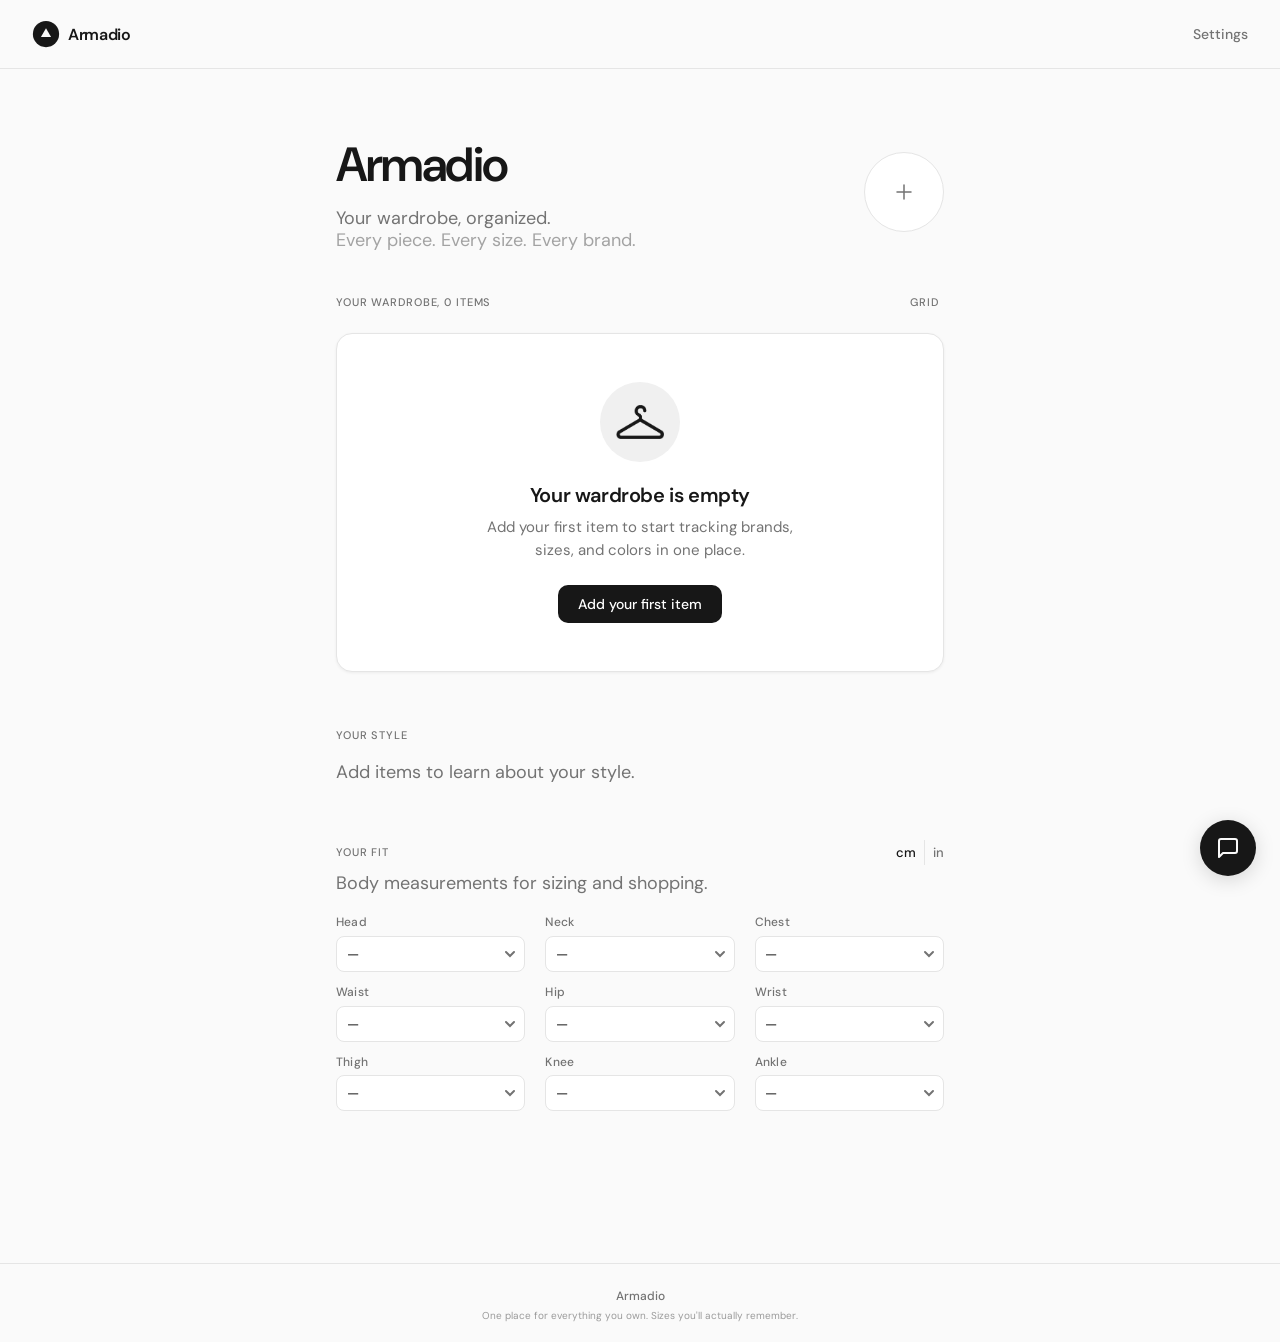
==== commit 3fb23fa5: "“Measurements”" ====
--- a/index.html
+++ b/index.html
@@ -2,7 +2,7 @@
 <html lang="en">
 <head>
   <meta charset="UTF-8">
-  <meta name="viewport" content="width=device-width, initial-scale=1.0">
+  <meta name="viewport" content="width=device-width, initial-scale=1.0, viewport-fit=cover">
   <title>Armadio — Your wardrobe, organized</title>
   <meta name="description" content="Track your fashion wardrobe and remember your size for every brand. Add items manually or snap a photo and let AI do the rest.">
   <link rel="preconnect" href="https://fonts.googleapis.com">
@@ -66,6 +66,55 @@
       <p class="style-summary hero-tagline" id="style-summary">Add items to learn about your style.</p>
     </section>
 
+    <section class="fit-section" aria-labelledby="fit-heading">
+      <div class="fit-section-header">
+        <h2 class="section-label" id="fit-heading">Your fit</h2>
+        <div class="fit-unit-toggle" role="group" aria-label="Measurement unit">
+          <button type="button" class="fit-unit-btn" data-unit="cm" aria-pressed="true">cm</button>
+          <button type="button" class="fit-unit-btn" data-unit="in" aria-pressed="false">in</button>
+        </div>
+      </div>
+      <p class="fit-section-desc hero-tagline" id="fit-section-desc">Body measurements for sizing and shopping.</p>
+      <div class="fit-measurements" id="fit-measurements">
+        <div class="fit-field">
+          <label for="fit-head">Head</label>
+          <select id="fit-head" class="fit-select" aria-label="Head circumference cm"></select>
+        </div>
+        <div class="fit-field">
+          <label for="fit-neck">Neck</label>
+          <select id="fit-neck" class="fit-select" aria-label="Neck circumference cm"></select>
+        </div>
+        <div class="fit-field">
+          <label for="fit-chest">Chest</label>
+          <select id="fit-chest" class="fit-select" aria-label="Chest circumference cm"></select>
+        </div>
+        <div class="fit-field">
+          <label for="fit-waist">Waist</label>
+          <select id="fit-waist" class="fit-select" aria-label="Waist circumference cm"></select>
+        </div>
+        <div class="fit-field">
+          <label for="fit-hip">Hip</label>
+          <select id="fit-hip" class="fit-select" aria-label="Hip circumference cm"></select>
+        </div>
+        <div class="fit-field">
+          <label for="fit-wrist">Wrist</label>
+          <select id="fit-wrist" class="fit-select" aria-label="Wrist circumference cm"></select>
+        </div>
+        <div class="fit-field">
+          <label for="fit-thigh">Thigh</label>
+          <select id="fit-thigh" class="fit-select" aria-label="Thigh circumference cm"></select>
+        </div>
+        <div class="fit-field">
+          <label for="fit-knee">Knee</label>
+          <select id="fit-knee" class="fit-select" aria-label="Knee circumference cm"></select>
+        </div>
+        <div class="fit-field">
+          <label for="fit-ankle">Ankle</label>
+          <select id="fit-ankle" class="fit-select" aria-label="Ankle circumference cm"></select>
+        </div>
+      </div>
+    </section>
+
   </main>
 
   <footer class="landing-footer">
@@ -174,7 +223,8 @@
       <div class="photo-modal-body">
         <input type="file" id="photo-file-input" accept="image/*" class="photo-file-input" aria-label="Choose image file">
         <label class="photo-drop-zone" id="photo-drop-zone" for="photo-file-input">
-          <span class="photo-drop-text">Drag and drop a photo here, or click to choose from your device.</span>
+          <span class="photo-drop-text photo-drop-text--desktop">Drag and drop a photo here, or click to choose from your device.</span>
+          <span class="photo-drop-text photo-drop-text--mobile">Tap to choose a photo</span>
         </label>
       </div>
     </div>
--- a/styles.css
+++ b/styles.css
@@ -8,6 +8,7 @@
   --border: #e5e5e5;
   --nav-bg: #fff;
   --shadow: rgba(0, 0, 0, 0.08);
+  --viewport-height: 100vh;
 }
 
 [data-theme="dark"] {
@@ -670,6 +671,117 @@
 
 .style-summary.hero-tagline {
   margin: 0;
+}
+
+/* ----- Your fit ----- */
+.fit-section {
+  margin-bottom: 3.5rem;
+}
+
+.fit-section-header {
+  display: flex;
+  align-items: center;
+  justify-content: space-between;
+  gap: 1rem;
+  margin-bottom: 0.5rem;
+}
+
+.fit-section-header .section-label {
+  margin: 0;
+}
+
+.fit-unit-toggle {
+  display: inline-flex;
+  align-items: center;
+  gap: 0;
+}
+
+.fit-unit-btn {
+  padding: 0.25rem 0;
+  font-size: 0.8125rem;
+  font-weight: 500;
+  font-family: inherit;
+  color: var(--landing-muted);
+  background: none;
+  border: none;
+  cursor: pointer;
+  transition: color 0.15s;
+}
+
+.fit-unit-btn:last-child {
+  border-left: 1px solid var(--landing-border);
+  padding-left: 0.5rem;
+  margin-left: 0.5rem;
+}
+
+.fit-unit-btn:hover {
+  color: var(--landing-text);
+}
+
+.fit-unit-btn.is-active,
+.fit-unit-btn[aria-pressed="true"] {
+  color: var(--landing-text);
+}
+
+.fit-unit-btn:focus-visible {
+  outline: 2px solid var(--accent);
+  outline-offset: 2px;
+  border-radius: 2px;
+}
+
+.fit-section-desc.hero-tagline {
+  margin: 0 0 1.25rem;
+  font-size: 1.125rem;
+  color: var(--landing-muted);
+  line-height: 1.2;
+}
+
+.fit-measurements {
+  display: grid;
+  grid-template-columns: repeat(3, 1fr);
+  gap: 0.75rem 1.25rem;
+}
+
+.fit-field {
+  display: flex;
+  flex-direction: column;
+  gap: 0.35rem;
+}
+
+.fit-field label {
+  font-size: 0.75rem;
+  font-weight: 500;
+  color: var(--landing-muted);
+  letter-spacing: 0.02em;
+}
+
+.fit-select {
+  width: 100%;
+  min-width: 8rem;
+  max-width: none;
+  padding: 0.5rem 1.75rem 0.5rem 0.6rem;
+  font-size: 0.875rem;
+  font-family: inherit;
+  color: var(--landing-text);
+  background: var(--landing-surface);
+  border: 1px solid var(--landing-border);
+  border-radius: 8px;
+  transition: border-color 0.15s;
+  appearance: none;
+  -webkit-appearance: none;
+  background-image: url("data:image/svg+xml,%3Csvg xmlns='http://www.w3.org/2000/svg' width='12' height='12' viewBox='0 0 12 12' fill='none' stroke='%23737373' stroke-width='2' stroke-linecap='round'%3E%3Cpath d='M2 4l4 4 4-4'/%3E%3C/svg%3E");
+  background-repeat: no-repeat;
+  background-position: right 0.5rem center;
+  cursor: pointer;
+}
+
+.fit-select:hover {
+  border-color: var(--landing-muted);
+}
+
+.fit-select:focus {
+  outline: none;
+  border-color: var(--landing-accent, var(--accent));
 }
 
 .items-list {
@@ -1603,6 +1715,26 @@
   max-width: 16em;
 }
 
+.photo-drop-text--mobile {
+  display: none;
+}
+
+@media (max-width: 768px) {
+  .photo-drop-text--desktop {
+    display: none;
+  }
+  .photo-drop-text--mobile {
+    display: block;
+  }
+  .photo-drop-zone {
+    min-height: 200px;
+    padding: 2rem 1.5rem;
+  }
+  #photo-modal.modal {
+    max-width: none;
+  }
+}
+
 /* Photo preview modal (full-size image + details overlay) */
 .photo-preview-modal {
   position: relative;
@@ -1921,6 +2053,14 @@
   gap: 10px;
   font-size: 0.8125rem;
   line-height: 1.45;
+  max-height: 60vh;
+  overflow-y: auto;
+}
+
+.fab-answer-content .fab-exchange {
+  display: flex;
+  flex-direction: column;
+  gap: 6px;
 }
 
 .fab-answer-content .fab-msg-q {
@@ -1978,3 +2118,158 @@
 .fab-wrap.is-thinking .fab-input::placeholder {
   color: var(--landing-muted);
 }
+
+/* ----- Mobile layout (phones & small screens) ----- */
+@media (max-width: 768px) {
+  .landing-nav {
+    padding: 0.875rem max(1rem, env(safe-area-inset-right)) max(0.875rem, env(safe-area-inset-bottom)) max(1rem, env(safe-area-inset-left));
+  }
+
+  .landing-main {
+    padding: 2rem max(1rem, env(safe-area-inset-right)) 5rem max(1rem, env(safe-area-inset-left));
+  }
+
+  .hero-inner {
+    gap: 1rem;
+  }
+
+  .hero-title {
+    font-size: clamp(1.75rem, 6vw, 2.25rem);
+  }
+
+  .hero-tagline {
+    font-size: 1rem;
+  }
+
+  .add-hero-btn {
+    width: 56px;
+    height: 56px;
+  }
+
+  .add-hero-btn-icon svg {
+    width: 22px;
+    height: 22px;
+  }
+
+  .items-section-header {
+    flex-wrap: wrap;
+  }
+
+  .items-list li {
+    padding: 0.75rem max(0.75rem, env(safe-area-inset-right)) 0.75rem max(0.75rem, env(safe-area-inset-left));
+    min-height: 64px;
+  }
+
+  .items-list .item-photo,
+  .items-list .item-photo--placeholder {
+    flex: 0 0 56px;
+    width: 56px;
+    height: 56px;
+    min-width: 56px;
+    min-height: 56px;
+  }
+
+  .landing-footer {
+    padding: 1rem max(1rem, env(safe-area-inset-right)) max(1rem, env(safe-area-inset-bottom)) max(1rem, env(safe-area-inset-left));
+  }
+
+  /* Modals: full-bleed on mobile with safe area */
+  .modal-backdrop {
+    padding: max(0.75rem, env(safe-area-inset-top)) max(0.75rem, env(safe-area-inset-right)) max(0.75rem, env(safe-area-inset-bottom)) max(0.75rem, env(safe-area-inset-left));
+    align-items: flex-end;
+  }
+
+  .modal {
+    max-width: none;
+    width: 100%;
+    border-radius: 16px 16px 0 0;
+    padding: 1.25rem max(1rem, env(safe-area-inset-right)) max(1.25rem, env(safe-area-inset-bottom)) max(1rem, env(safe-area-inset-left));
+  }
+
+  #add-modal.modal {
+    max-height: calc(var(--viewport-height, 100vh) - 2rem);
+    overflow-y: auto;
+    overflow-x: hidden;
+    -webkit-overflow-scrolling: touch;
+  }
+
+  .modal-close {
+    width: 44px;
+    height: 44px;
+    min-width: 44px;
+    min-height: 44px;
+  }
+
+  /* FAB & answer box: safe area and full-width answer on mobile */
+  .fab-wrap {
+    bottom: max(1rem, env(safe-area-inset-bottom));
+    right: max(1rem, env(safe-area-inset-right));
+  }
+
+  .fab-wrap:hover,
+  .fab-wrap.fab-expanded {
+    width: min(280px, calc(100vw - 2rem));
+  }
+
+  .fab-answer-box {
+    left: max(1rem, env(safe-area-inset-left));
+    right: max(1rem, env(safe-area-inset-right));
+    width: auto;
+    bottom: calc(max(1rem, env(safe-area-inset-bottom)) + 56px + 12px);
+    max-width: none;
+  }
+
+  .fab-answer-content {
+    max-height: 50vh;
+  }
+
+  .fab-answer-close {
+    width: 44px;
+    height: 44px;
+    min-width: 44px;
+    min-height: 44px;
+  }
+}
+
+@media (max-width: 480px) {
+  .landing-main {
+    padding: 1.5rem max(0.75rem, env(safe-area-inset-right)) 4.5rem max(0.75rem, env(safe-area-inset-left));
+  }
+
+  .hero {
+    margin-bottom: 1.75rem;
+  }
+
+  .items-section {
+    margin-bottom: 2.5rem;
+  }
+
+  .style-section {
+    margin-bottom: 2.5rem;
+  }
+
+  .fit-section {
+    margin-bottom: 2.5rem;
+  }
+
+  .fit-measurements {
+    grid-template-columns: repeat(2, 1fr);
+  }
+
+  .items-grid-card {
+    margin-bottom: 0.5rem;
+  }
+
+  .add-modal-layout {
+    gap: 1rem;
+  }
+
+  /* Settings page (non-landing) */
+  main {
+    padding: 1.5rem max(1rem, env(safe-area-inset-right)) 2rem max(1rem, env(safe-area-inset-left));
+  }
+
+  nav {
+    padding: 0.75rem max(1rem, env(safe-area-inset-right)) 0.75rem max(1rem, env(safe-area-inset-left));
+  }
+}
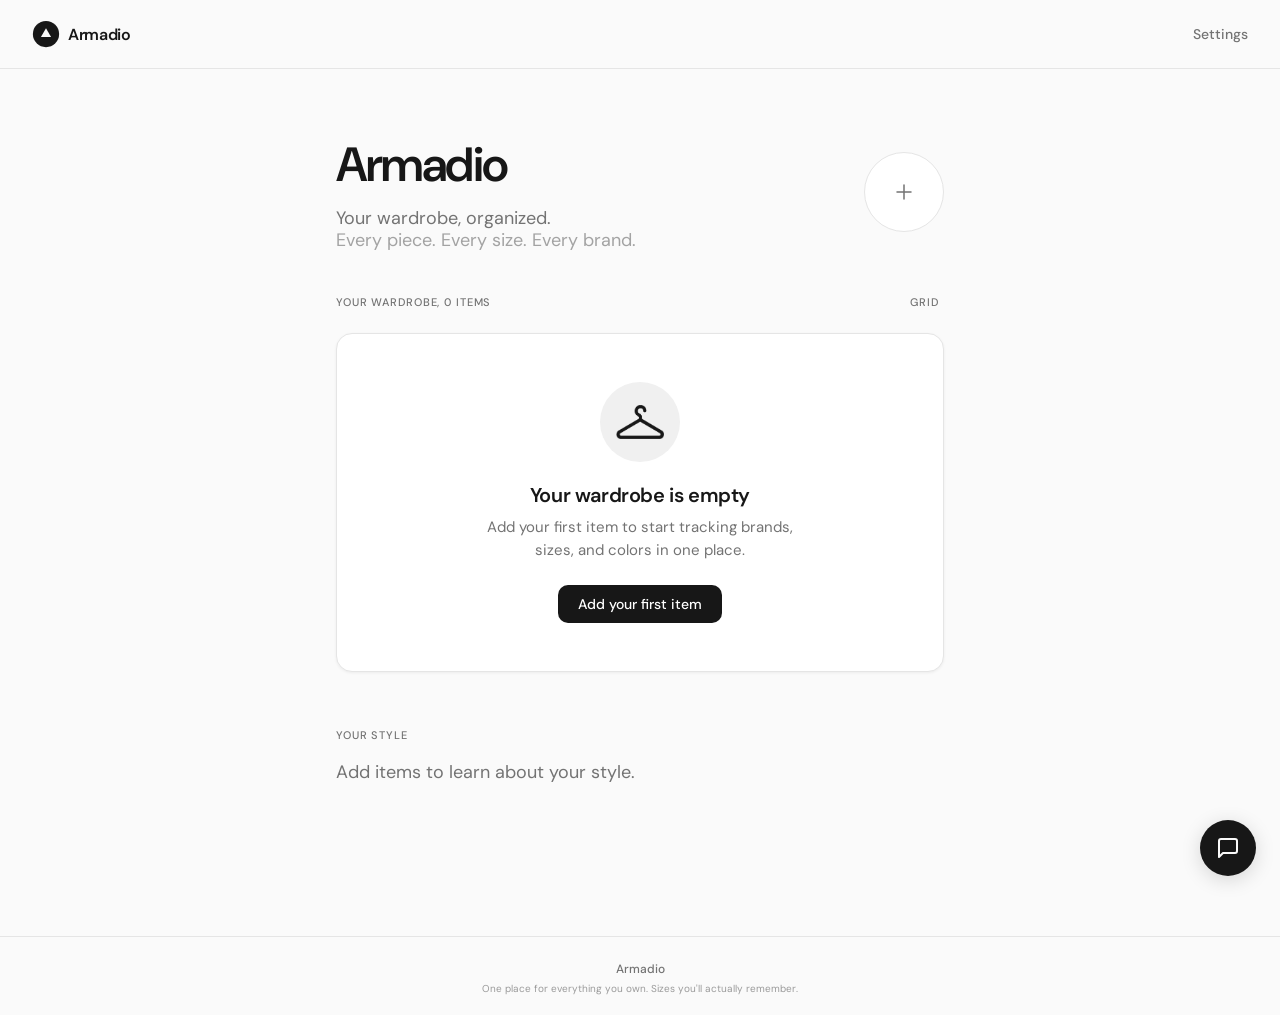
==== commit 78bc2145: "Layout changes and sizes" ====
--- a/index.html
+++ b/index.html
@@ -66,55 +66,6 @@
       <p class="style-summary hero-tagline" id="style-summary">Add items to learn about your style.</p>
     </section>
 
-    <section class="fit-section" aria-labelledby="fit-heading">
-      <div class="fit-section-header">
-        <h2 class="section-label" id="fit-heading">Your fit</h2>
-        <div class="fit-unit-toggle" role="group" aria-label="Measurement unit">
-          <button type="button" class="fit-unit-btn" data-unit="cm" aria-pressed="true">cm</button>
-          <button type="button" class="fit-unit-btn" data-unit="in" aria-pressed="false">in</button>
-        </div>
-      </div>
-      <p class="fit-section-desc hero-tagline" id="fit-section-desc">Body measurements for sizing and shopping.</p>
-      <div class="fit-measurements" id="fit-measurements">
-        <div class="fit-field">
-          <label for="fit-head">Head</label>
-          <select id="fit-head" class="fit-select" aria-label="Head circumference cm"></select>
-        </div>
-        <div class="fit-field">
-          <label for="fit-neck">Neck</label>
-          <select id="fit-neck" class="fit-select" aria-label="Neck circumference cm"></select>
-        </div>
-        <div class="fit-field">
-          <label for="fit-chest">Chest</label>
-          <select id="fit-chest" class="fit-select" aria-label="Chest circumference cm"></select>
-        </div>
-        <div class="fit-field">
-          <label for="fit-waist">Waist</label>
-          <select id="fit-waist" class="fit-select" aria-label="Waist circumference cm"></select>
-        </div>
-        <div class="fit-field">
-          <label for="fit-hip">Hip</label>
-          <select id="fit-hip" class="fit-select" aria-label="Hip circumference cm"></select>
-        </div>
-        <div class="fit-field">
-          <label for="fit-wrist">Wrist</label>
-          <select id="fit-wrist" class="fit-select" aria-label="Wrist circumference cm"></select>
-        </div>
-        <div class="fit-field">
-          <label for="fit-thigh">Thigh</label>
-          <select id="fit-thigh" class="fit-select" aria-label="Thigh circumference cm"></select>
-        </div>
-        <div class="fit-field">
-          <label for="fit-knee">Knee</label>
-          <select id="fit-knee" class="fit-select" aria-label="Knee circumference cm"></select>
-        </div>
-        <div class="fit-field">
-          <label for="fit-ankle">Ankle</label>
-          <select id="fit-ankle" class="fit-select" aria-label="Ankle circumference cm"></select>
-        </div>
-      </div>
-    </section>
-
   </main>
 
   <footer class="landing-footer">
@@ -166,7 +117,6 @@
             <div class="form-field add-item-photo-field">
               <label>Photo</label>
               <input type="file" id="add-item-photo-file" accept="image/*" class="photo-file-input" aria-label="Choose image file">
-              <input type="file" id="add-item-photo-camera" accept="image/*" capture="environment" class="photo-file-input" aria-label="Take photo">
               <div class="add-item-photo-drop" id="add-item-photo-drop">
                 <div class="add-item-photo-preview" id="add-item-photo-preview" hidden>
                   <img id="add-item-photo-preview-img" src="" alt="">
@@ -183,10 +133,7 @@
                         </g>
                       </svg>
                     </span>
-                    <span class="add-item-photo-empty-text">Select a photo or drop it here!</span>
-                  </div>
-                  <div class="add-item-photo-actions">
-                    <button type="button" class="add-item-photo-btn" id="add-item-photo-camera-btn">Take photo</button>
+                    <span class="add-item-photo-empty-text">Add a photo or drop it here</span>
                   </div>
                 </div>
               </div>
--- a/styles.css
+++ b/styles.css
@@ -112,10 +112,11 @@
 }
 
 .setting-row {
+  width: 400px;
   display: flex;
   align-items: center;
   justify-content: space-between;
-  gap: 1rem;
+  gap: 0.5rem;
 }
 
 .setting-row label {
@@ -129,9 +130,10 @@
   font-size: 0.9375rem;
   font-family: inherit;
   color: var(--text);
-  background: var(--bg);
-  border: 1px solid var(--border);
+  background: transparent;
+  border: 1px solid transparent;
   border-radius: 8px;
+  transition: background 0.2s, border-color 0.2s;
 }
 
 .setting-input::placeholder {
@@ -140,7 +142,16 @@
 
 .setting-input:focus {
   outline: none;
+  background: var(--bg);
   border-color: var(--accent);
+}
+
+.setting-select {
+  width: 190px;
+  min-width: 10rem;
+  padding-right: 2rem;
+  appearance: auto;
+  cursor: pointer;
 }
 
 /* Toggle switch */
@@ -394,6 +405,10 @@
   margin: 0 0 1.25rem;
 }
 
+.settings-section .section-label {
+  margin-bottom: 0.75rem;
+}
+
 .feature-grid {
   display: grid;
   gap: 1.5rem;
@@ -492,9 +507,17 @@
   transition: box-shadow 0.2s ease;
 }
 
-.items-grid-card-photo > img,
+.items-grid-card-photo > img {
+  display: block;
+  width: 100%;
+  border-radius: 12px;
+  overflow: hidden;
+}
+
 .items-grid-card-photo > .items-grid-card-photo-placeholder {
-  display: block;
+  display: flex;
+  align-items: center;
+  justify-content: center;
   width: 100%;
   border-radius: 12px;
   overflow: hidden;
@@ -651,7 +674,33 @@
   line-height: 1.3;
   white-space: nowrap;
   overflow: hidden;
+  display: flex;
+  align-items: center;
+  gap: 2px;
+}
+
+.items-grid-card-line2 .items-grid-card-line2-text {
+  min-width: 0;
+  overflow: hidden;
   text-overflow: ellipsis;
+}
+
+.items-grid-card-line2 .items-grid-card-swatch {
+  flex-shrink: 0;
+  width: 10px;
+  height: 10px;
+  min-width: 10px;
+  border-radius: 50%;
+  border: 1px solid rgba(0, 0, 0, 0.12);
+  vertical-align: middle;
+}
+
+.items-grid-card-line2 .items-grid-card-swatch + .items-grid-card-swatch {
+  margin-left: -6px;
+}
+
+[data-theme="dark"] .items-grid-card-line2 .items-grid-card-swatch {
+  border-color: rgba(255, 255, 255, 0.2);
 }
 
 @media (max-width: 480px) {
@@ -674,8 +723,21 @@
 }
 
 /* ----- Your fit ----- */
+body:not(.landing) .fit-section {
+  --landing-text: var(--text);
+  --landing-muted: var(--text-muted);
+  --landing-border: var(--border);
+  --landing-surface: var(--surface);
+  --landing-surface-dim: var(--bg);
+  --landing-shadow: var(--shadow);
+}
+
 .fit-section {
   margin-bottom: 3.5rem;
+}
+
+.fit-section.settings-section {
+  margin-bottom: 1.5rem;
 }
 
 .fit-section-header {
@@ -759,29 +821,34 @@
   width: 100%;
   min-width: 8rem;
   max-width: none;
-  padding: 0.5rem 1.75rem 0.5rem 0.6rem;
+  padding: 0.35rem 1.75rem 0.35rem 0;
   font-size: 0.875rem;
   font-family: inherit;
   color: var(--landing-text);
-  background: var(--landing-surface);
-  border: 1px solid var(--landing-border);
-  border-radius: 8px;
+  background: transparent;
+  border: none;
+  border-bottom: 1px solid var(--landing-border);
+  border-radius: 0;
   transition: border-color 0.15s;
   appearance: none;
   -webkit-appearance: none;
   background-image: url("data:image/svg+xml,%3Csvg xmlns='http://www.w3.org/2000/svg' width='12' height='12' viewBox='0 0 12 12' fill='none' stroke='%23737373' stroke-width='2' stroke-linecap='round'%3E%3Cpath d='M2 4l4 4 4-4'/%3E%3C/svg%3E");
   background-repeat: no-repeat;
-  background-position: right 0.5rem center;
+  background-position: right 0 center;
   cursor: pointer;
 }
 
 .fit-select:hover {
-  border-color: var(--landing-muted);
+  border-bottom-color: var(--landing-muted);
 }
 
 .fit-select:focus {
   outline: none;
-  border-color: var(--landing-accent, var(--accent));
+  border-bottom-color: var(--landing-accent, var(--accent));
+}
+
+.fit-select.is-placeholder {
+  color: #a3a3a3;
 }
 
 .items-list {
@@ -1041,9 +1108,15 @@
   width: 10px;
   height: 10px;
   min-width: 10px;
+  margin-right: 0;
+  margin-left: 0;
   border-radius: 50%;
   border: 1px solid rgba(0, 0, 0, 0.12);
   vertical-align: middle;
+}
+
+.items-list .item-color-swatch + .item-color-swatch {
+  margin-left: -8px;
 }
 
 [data-theme="dark"] .items-list .item-color-swatch {
@@ -1422,31 +1495,6 @@
   text-align: center;
 }
 
-.add-item-photo-actions {
-  display: flex;
-  flex-wrap: nowrap;
-  gap: 0.5rem;
-  justify-content: center;
-  margin-top: auto;
-}
-
-.add-item-photo-btn {
-  padding: 0.375rem 0.75rem;
-  font-size: 0.8125rem;
-  font-family: inherit;
-  font-weight: 500;
-  color: var(--landing-text);
-  background: var(--landing-surface);
-  border: 1px solid var(--landing-border);
-  border-radius: 8px;
-  cursor: pointer;
-  transition: background 0.15s, border-color 0.15s;
-}
-
-.add-item-photo-btn:hover {
-  background: var(--landing-surface-dim);
-  border-color: var(--landing-muted);
-}
 
 .add-item-photo-preview {
   position: relative;
@@ -1596,6 +1644,122 @@
   background: #f0f0f0;
 }
 
+/* Color picker: swatch grid instead of text list */
+.autocomplete-list.is-color-picker {
+  padding: 10px;
+  max-height: none;
+  overflow: visible;
+  display: none;
+  grid-template-columns: repeat(6, 1fr);
+  gap: 8px;
+}
+
+.autocomplete-list.is-color-picker.is-open {
+  display: grid;
+}
+
+.color-swatch {
+  display: block;
+  width: 100%;
+  aspect-ratio: 1;
+  border-radius: 50%;
+  border: 2px solid rgba(0, 0, 0, 0.08);
+  cursor: pointer;
+  transition: transform 0.12s ease, box-shadow 0.12s ease;
+  padding: 0;
+  font-size: 0;
+  position: relative;
+}
+
+.color-swatch:hover {
+  transform: scale(1.08);
+  box-shadow: 0 2px 8px rgba(0, 0, 0, 0.15);
+}
+
+.color-swatch::after {
+  content: attr(data-tooltip);
+  position: absolute;
+  bottom: calc(100% + 8px);
+  left: 50%;
+  transform: translateX(-50%);
+  padding: 0.375rem 0.625rem;
+  background: var(--landing-surface, #fff);
+  color: var(--landing-text, #171717);
+  font-size: 0.75rem;
+  font-weight: 500;
+  white-space: nowrap;
+  border-radius: 6px;
+  box-shadow: 0 2px 8px rgba(0, 0, 0, 0.12);
+  border: 1px solid var(--landing-border, rgba(0, 0, 0, 0.08));
+  opacity: 0;
+  pointer-events: none;
+  transition: opacity 0.15s ease;
+  z-index: 1;
+}
+
+.color-swatch:hover::after {
+  opacity: 1;
+}
+
+.color-swatch:focus-visible {
+  outline: 2px solid var(--accent);
+  outline-offset: 2px;
+}
+
+.color-swatch.is-selected {
+  box-shadow: 0 0 0 2px #171717;
+}
+
+.color-swatch-check {
+  position: absolute;
+  inset: 0;
+  display: flex;
+  align-items: center;
+  justify-content: center;
+  color: #fff;
+  pointer-events: none;
+}
+
+.color-swatch-check svg {
+  display: block;
+  filter: drop-shadow(0 0 1px rgba(0, 0, 0, 0.6));
+}
+
+.color-picker-done-wrap {
+  grid-column: 1 / -1;
+  margin-top: 10px;
+  padding-top: 8px;
+  border-top: 1px solid var(--landing-border, #e5e5e5);
+  list-style: none;
+}
+
+.color-picker-done-btn {
+  width: 100%;
+  padding: 0.5rem 1rem;
+  font-size: 0.875rem;
+  font-weight: 500;
+  font-family: inherit;
+  color: var(--landing-text, #171717);
+  background: var(--landing-surface-dim, #f0f0f0);
+  border: 1px solid var(--landing-border, #e5e5e5);
+  border-radius: 8px;
+  cursor: pointer;
+  transition: background 0.15s;
+}
+
+.color-picker-done-btn:hover {
+  background: var(--landing-border, #e5e5e5);
+}
+
+.color-swatch[data-value="Animal print"] {
+  background: linear-gradient(135deg, #8b6914 0%, #c4a035 25%, #5c4033 50%, #8b6914 75%, #c4a035 100%) !important;
+  background-size: 200% 200%;
+}
+
+.color-swatch[data-value="Multi"] {
+  background: linear-gradient(135deg, #db2777 0%, #7c3aed 33%, #60a5fa 66%, #fbbf24 100%) !important;
+}
+
 .modal-actions {
   display: flex;
   align-items: center;
@@ -1692,7 +1856,7 @@
   min-height: 160px;
   box-sizing: border-box;
   border: 2px solid var(--landing-border);
-  border-radius: 48px;
+  border-radius: 24px;
   padding: 2rem;
   text-align: center;
   cursor: pointer;
